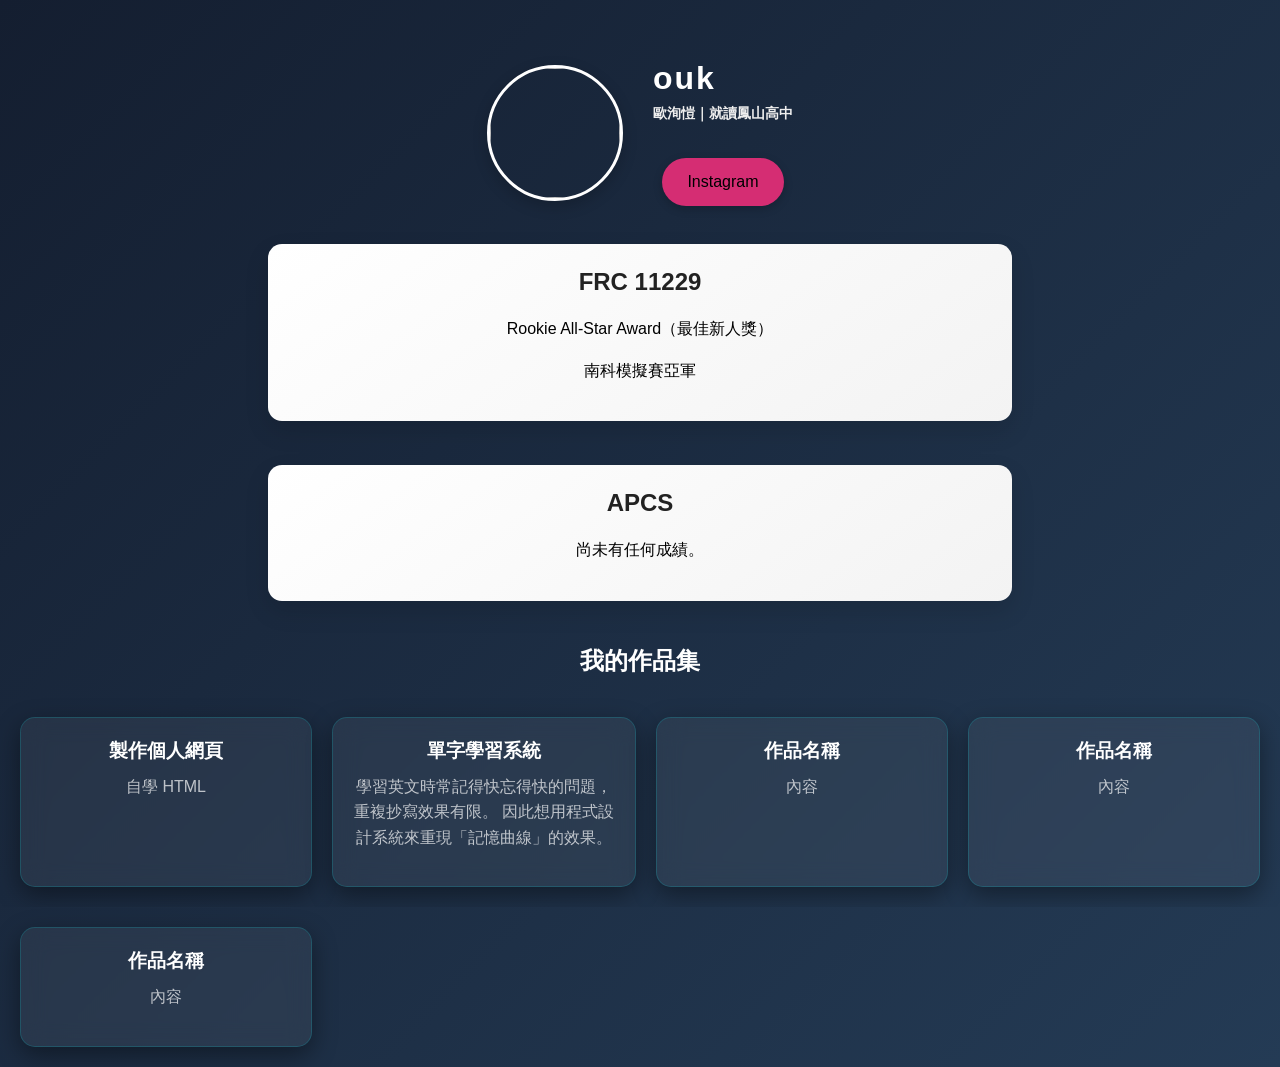
==== index.html @ 8e657a9b "Update index.html" ====
<!DOCTYPE html>
<html>
<head>
    <meta charset="UTF-8">
    <title>高中生自我介紹網站</title>
    <link rel="stylesheet" href="style.css">
</head>

<body class="main-page">

    <!-- 個人簡介 -->
    <div class="profile">
    <img src="https://cdn.phototourl.com/free/2026-04-19-3468dba0-cf90-4cda-9688-568486b70ede.jpg" class="avatar">

    <div class="info">
        <h1>ouk</h1>
        <h4 class="subtitle">歐洵愷｜就讀鳳山高中</h4>
        <a href="https://www.instagram.com/_kk.0706/" target="_blank" class="btn ig">Instagram</a>
    </div>



</div>

<br>
    <!-- 首頁卡片 -->
    <div class="section">

        <a href="frc.html" class="card">
            <h2>FRC 11229</h2>
            <p>Rookie All-Star Award（最佳新人獎）</p>
            <p>南科模擬賽亞軍</p>
            
        </a>

        <a href="apcs.html" class="card">
            <h2>APCS</h2>
            <p>尚未有任何成績。</p>
        </a>

    </div>

<br>




    
<div class="color-white">
    <h2>我的作品集</h2>
</div>

<div class="scroll-container">

    <a  class="scroll-card">
        <h3>製作個人網頁</h3>
        <p>自學 HTML</p>
    </a>

    <a  href="https://ouk82270-code.github.io/VocaMemory/admin.html" class="scroll-card">
        <h3>單字學習系統</h3>
        <p>學習英文時常記得快忘得快的問題，
            重複抄寫效果有限。
            因此想用程式設計系統來重現「記憶曲線」的效果。
</p>
    </a>

    <a  class="scroll-card">
        <h3>作品名稱</h3>
        <p>內容</p>
    </a>

    <a  class="scroll-card">
        <h3>作品名稱</h3>
        <p>內容</p>
    </a>
</div>

<div class="scroll-container">
    
    <a  class="scroll-card">
        <h3>作品名稱</h3>
        <p>內容</p>
    </a>
</div>

</body>
</html>
---- style.css ----
/* =========================
   全域
========================= */

body {
    font-family: Arial;
    text-align: center;
    margin: 0;
    min-height: 100vh;
    background: linear-gradient(135deg, #74ebd5, #acb6e5);
}

a {
    text-decoration: none;
}

h1 {
    letter-spacing: 2px;
}

h2 {
    margin-top: 2px;
    color: #222;
}

p {
    color: #ffffff;
    line-height: 1.6;
}

.placeholder {
    color: #bbb;
    font-style: italic;
}

/* =========================
   主頁（main-page）
========================= */

.main-page {
    background: linear-gradient(135deg, #141e30, #243b55);
    color: white;
}

.main-page h1 {
    text-align: left;
}

.main-page p {
    color: #000;
}

/* 個人簡介 */
.profile {
    display: flex;
    align-items: center;
    justify-content: center;
    gap: 30px;
    margin-top: 60px;
}

.avatar {
    width: 130px;
    height: 130px;
    border-radius: 50%;
    object-fit: cover;
    border: 3px solid white;
    box-shadow: 0 5px 15px rgba(0,0,0,0.2);
    transition: 0.2s;
}

.info h1 {
    margin: 0;
    font-size: 32px;
}

.subtitle {
    margin: 8px 0 15px;
    color: #eee;
    font-size: 14px;
}

/* 按鈕 */
.btn {
    display: inline-block;
    line-height: 1.5;
    margin-top: 20px;
    padding: 12px 25px;
    background: #00c6ff;
    color: black;
    border-radius: 30px;
    transition: 0.2s;
    box-shadow: 0 3px 10px rgba(0,0,0,0.2);
}

.btn:hover {
    transform: scale(1.05);
}

.back-btn {
    background-color: #555;
}

.back-btn:hover {
    background-color: #222;
}

.ig {
    background-color: #d52d73;
}

.ig:hover {
    background-color: #e1306c;
}

/* 首頁卡片 */
.card {
    display: inline-block;
    background: linear-gradient(145deg, #ffffff, #f3f3f3);
    color: #111;
    padding: 22px;
    margin: 20px;
    border-radius: 14px;
    width: 90%;
    max-width: 700px;
    box-shadow: 0 10px 25px rgba(0,0,0,0.12);
    transition: 0.25s ease;
    cursor: pointer;
    position: relative;
    overflow: hidden;
}

.card:hover {
    transform: translateY(-8px) scale(1.01);
    box-shadow: 0 15px 35px rgb(0, 0, 0);
}

.card::before {
    content: "";
    position: absolute;
    top: -50%;
    left: -50%;
    width: 200%;
    height: 200%;
    background: radial-gradient(circle, rgba(255,255,255,0.4), transparent 60%);
    transform: rotate(25deg);
    opacity: 0;
    transition: 0.3s;
}

.card:hover::before {
    opacity: 1;
}

/* =========================
   FRC（不動）
========================= */

.frc-page {
    background: linear-gradient(135deg, #0f2027, #203a43, #2c5364);
    color: white;
}

.frc-page .content-card {
    background: rgba(0,0,0,0.6);
    color: white;
}

.frc-page h2 {
    color: #00c6ff;
}

.frc-page .project-img {
    box-shadow: 0 0 25px rgba(0,255,255,0.3);
}

/* =========================
   APCS（已修正：去重複）
========================= */

.apcs-page {
    background: linear-gradient(135deg, #f5f7fa, #c3cfe2);
    color: black;
}

.apcs-page .content-card {
    background: white;
    color: black;
}

.apcs-page .project-img {
    box-shadow: 0 5px 15px rgba(0,0,0,0.1);
}

/* =========================
   共用頁面
========================= */

.page {
    text-align: center;
    margin-top: 60px;
}

.content-card {
    background: rgb(0, 0, 0);
    backdrop-filter: blur(10px);
    padding: 30px;
    margin: 20px auto;
    width: 90%;
    max-width: 750px;
    border-radius: 15px;
    text-align: left;
    box-shadow: 0 8px 25px rgba(0,0,0,0.2);
    transition: 0.2s;
}

.content-card:hover {
    transform: translateY(-5px);
}

.project-img {
    width: 320px;
    border-radius: 15px;
    margin: 20px 0;
    box-shadow: 0 0 25px rgba(0,0,0,0.2);
}

/* =========================
   成就區
========================= */

.achievement-section {
    margin-top: 30px;
}

.achievement-card {
    background: rgb(0, 0, 0);
    backdrop-filter: blur(10px);
    padding: 30px;
    margin: 20px auto;
    width: 90%;
    max-width: 750px;
    border-radius: 15px;
    text-align: left;
    box-shadow: 0 8px 25px rgba(0,0,0,0.2);
    transition: 0.2s;
}

.achievement-item {
    display: flex;
    flex-direction: row;
    align-items: center;
    justify-content: space-between;
    gap: 25px;
    background: rgba(255,255,255,0.08);
    backdrop-filter: blur(10px);
    padding: 30px;
    margin: 20px auto;
    width: 90%;
    max-width: 750px;
    border-radius: 15px;
    box-shadow: 0 8px 25px rgba(0,0,0,0.2);
    transition: 0.2s;
}

.achievement-item:hover {
    transform: translateY(-5px);
}

.achievement-text {
    flex: 1;
    text-align: left;
}

.achievement-img {
    width: 180px;
    height: 120px;
    object-fit: cover;
    border-radius: 12px;
    box-shadow: 0 8px 20px rgba(0,0,0,0.25);
}

/* =========================
   scroll區
========================= */

.scroll-container {
    display: flex;
    gap: 20px;
    overflow-x: auto;
    padding: 20px;
    scroll-snap-type: x mandatory;
    -webkit-overflow-scrolling: touch;
}

.scroll-container::-webkit-scrollbar {
    display: none;
}

.scroll-card {
    min-width: 250px;
    background: rgba(255, 255, 255, 0.06);
    backdrop-filter: blur(12px);
    padding: 20px;
    border-radius: 15px;
    color: white;
    border: 1px solid rgba(0, 255, 255, 0.15);
    box-shadow: 0 8px 25px rgba(0,0,0,0.4);
    transition: 0.25s;
    scroll-snap-align: start;
}

.scroll-card:hover {
    transform: scale(1.05);
    border: 1px solid rgba(0, 255, 255, 0.5);
    box-shadow: 0 0 25px rgba(0, 255, 255, 0.25);
}

.scroll-card h3 {
    margin: 0;
    color: #ffffff;
}

.scroll-card p {
    margin-top: 10px;
    color: rgba(255,255,255,0.7);
}

.color-white h2 {
    color: white;
}
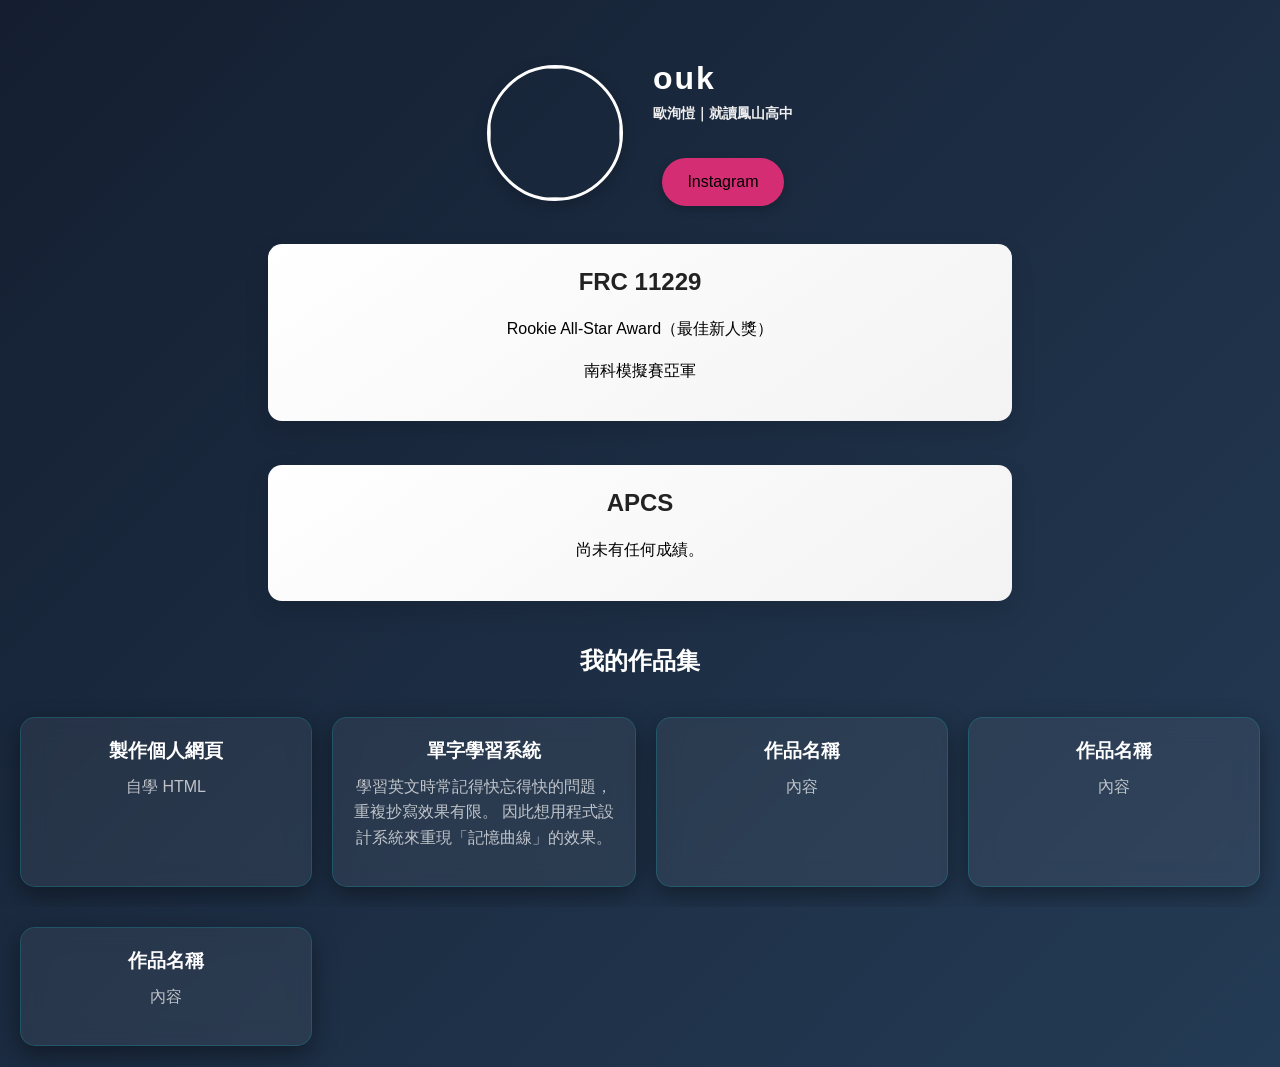
==== commit cc28ee0f: "Update index.html" ====
--- a/index.html
+++ b/index.html
@@ -57,7 +57,7 @@
         <p>自學 HTML</p>
     </a>
 
-    <a  href="https://ouk82270-code.github.io/VocaMemory/admin.html" class="scroll-card">
+    <a  href="https://ouk82270-code.github.io/VocaMemory/admin.html" target="_blank" class="scroll-card">
         <h3>單字學習系統</h3>
         <p>學習英文時常記得快忘得快的問題，
             重複抄寫效果有限。
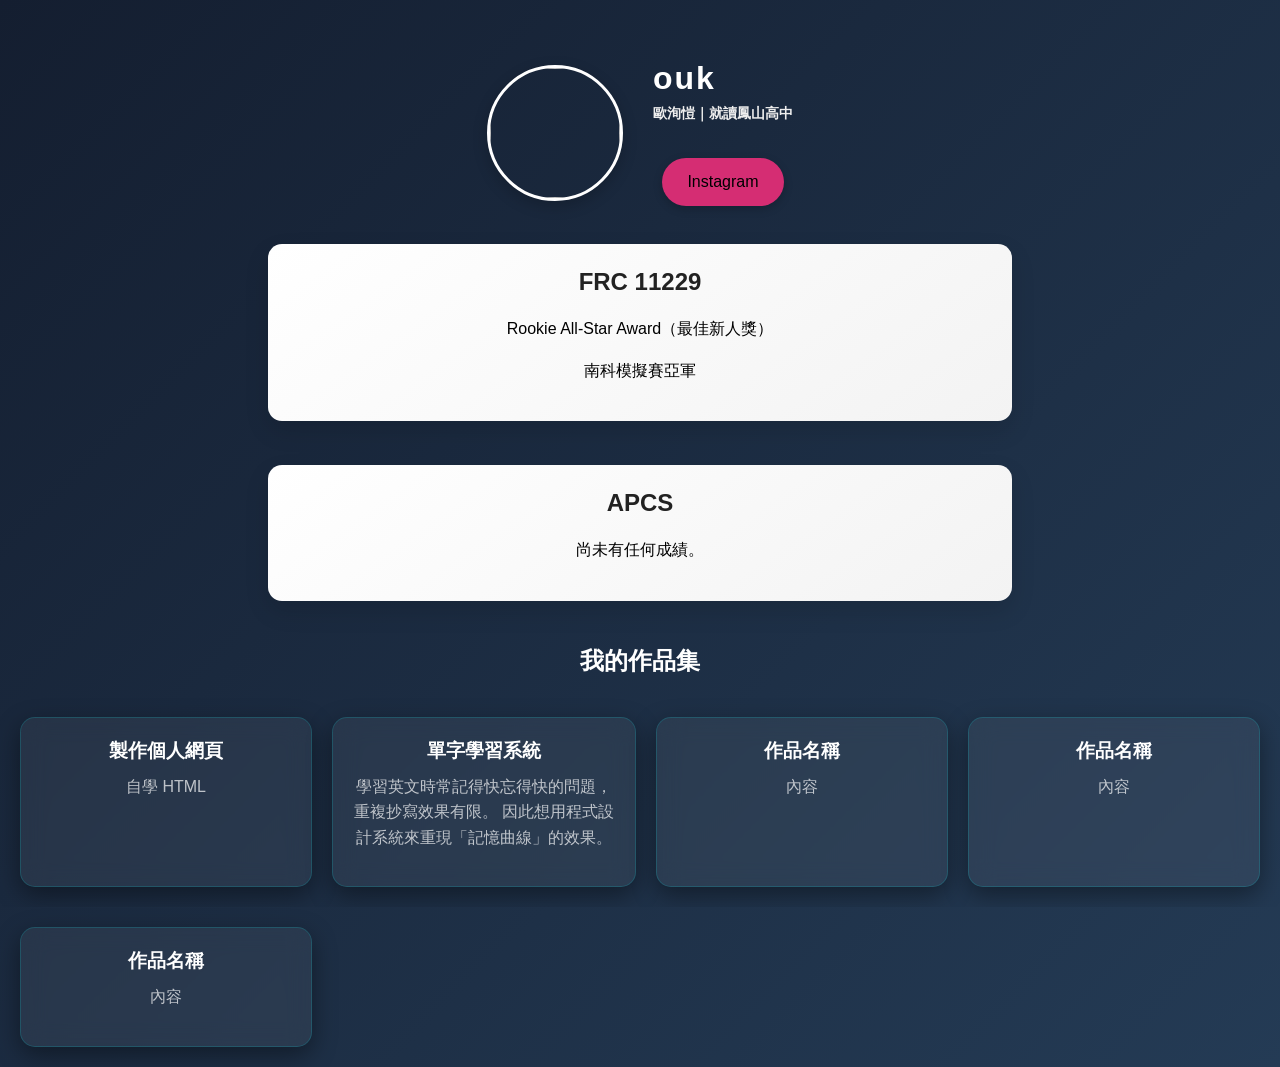
==== commit 978bd8ac: "更新 index.html 移除連結" ====
--- a/index.html
+++ b/index.html
@@ -57,7 +57,7 @@
         <p>自學 HTML</p>
     </a>
 
-    <a  href="https://ouk82270-code.github.io/VocaMemory/admin.html" target="_blank" class="scroll-card">
+    <a target="_blank" class="scroll-card">
         <h3>單字學習系統</h3>
         <p>學習英文時常記得快忘得快的問題，
             重複抄寫效果有限。
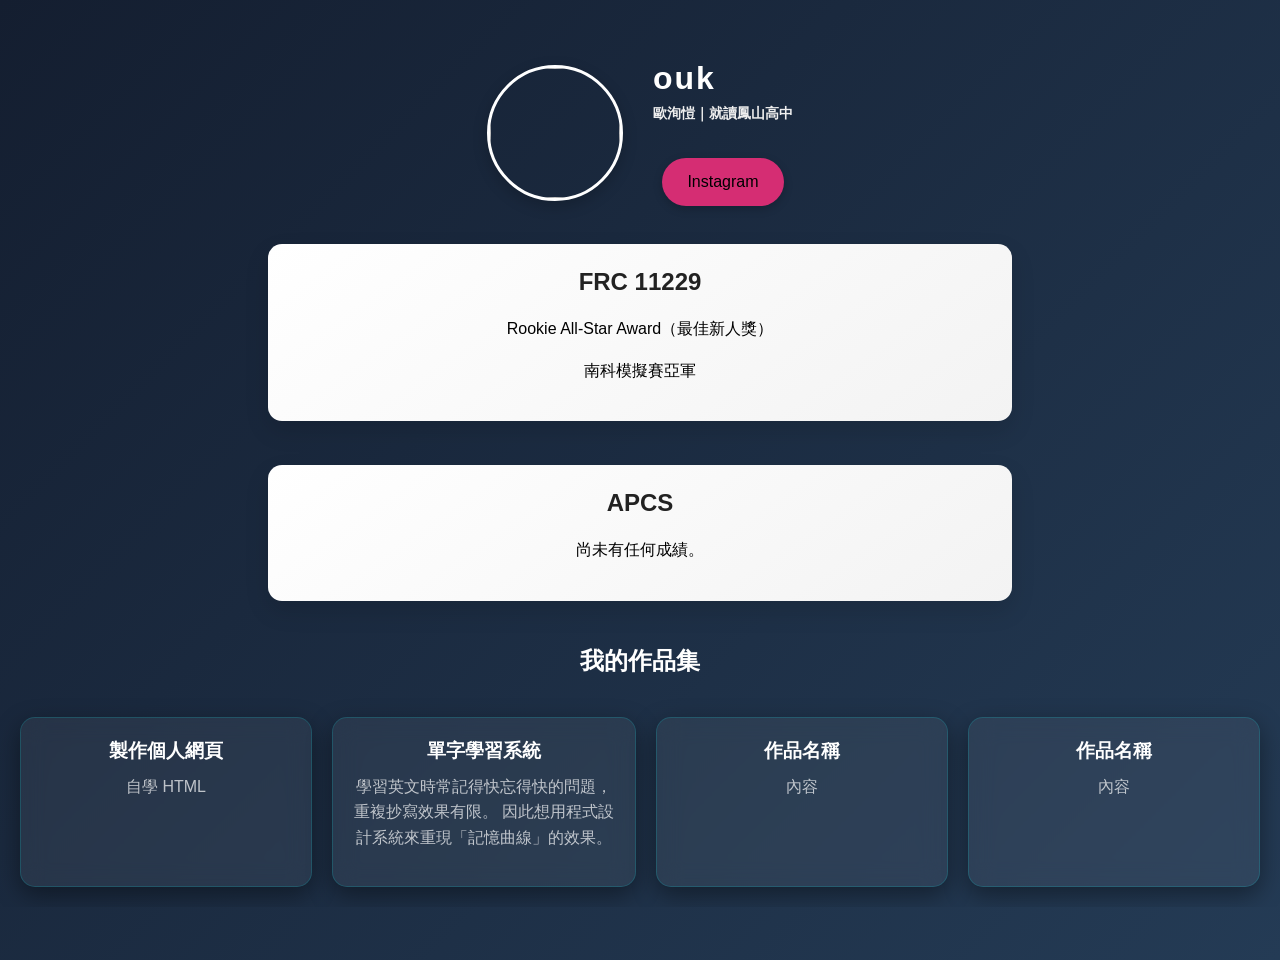
==== commit c99ee1a8: "Update index.html" ====
--- a/index.html
+++ b/index.html
@@ -76,13 +76,5 @@
     </a>
 </div>
 
-<div class="scroll-container">
-    
-    <a  class="scroll-card">
-        <h3>作品名稱</h3>
-        <p>內容</p>
-    </a>
-</div>
-
 </body>
 </html>
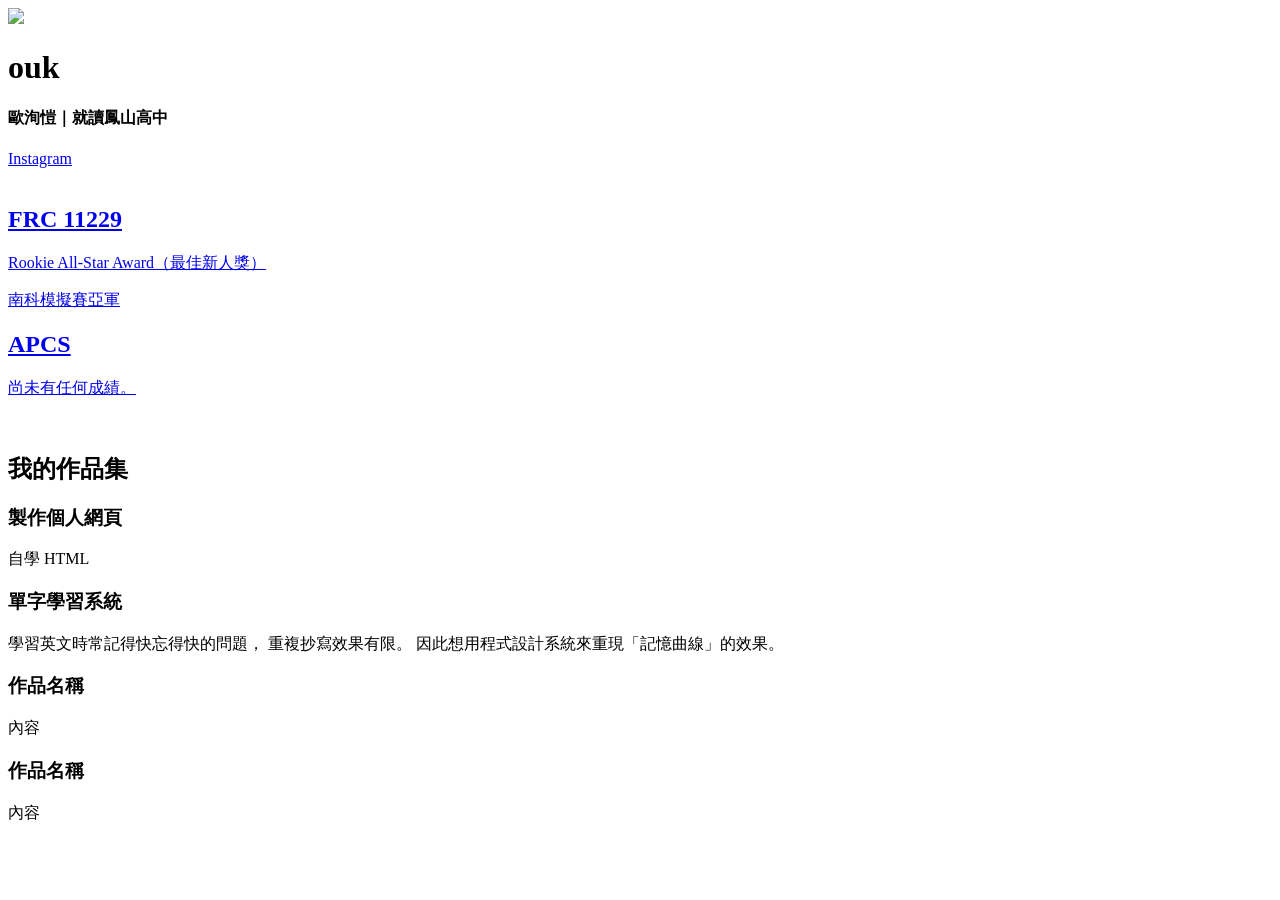
==== commit a8c3c2c5: "Update index.html" ====
--- a/index.html
+++ b/index.html
@@ -3,7 +3,7 @@
 <head>
     <meta charset="UTF-8">
     <title>高中生自我介紹網站</title>
-    <link rel="stylesheet" href="style.css">
+    <link rel="stylesheet" href="main.css">
 </head>
 
 <body class="main-page">
@@ -62,7 +62,7 @@
         <p>學習英文時常記得快忘得快的問題，
             重複抄寫效果有限。
             因此想用程式設計系統來重現「記憶曲線」的效果。
-</p>
+        </p>
     </a>
 
     <a  class="scroll-card">
@@ -76,5 +76,6 @@
     </a>
 </div>
 
+<script src="site.js"></script>
 </body>
 </html>
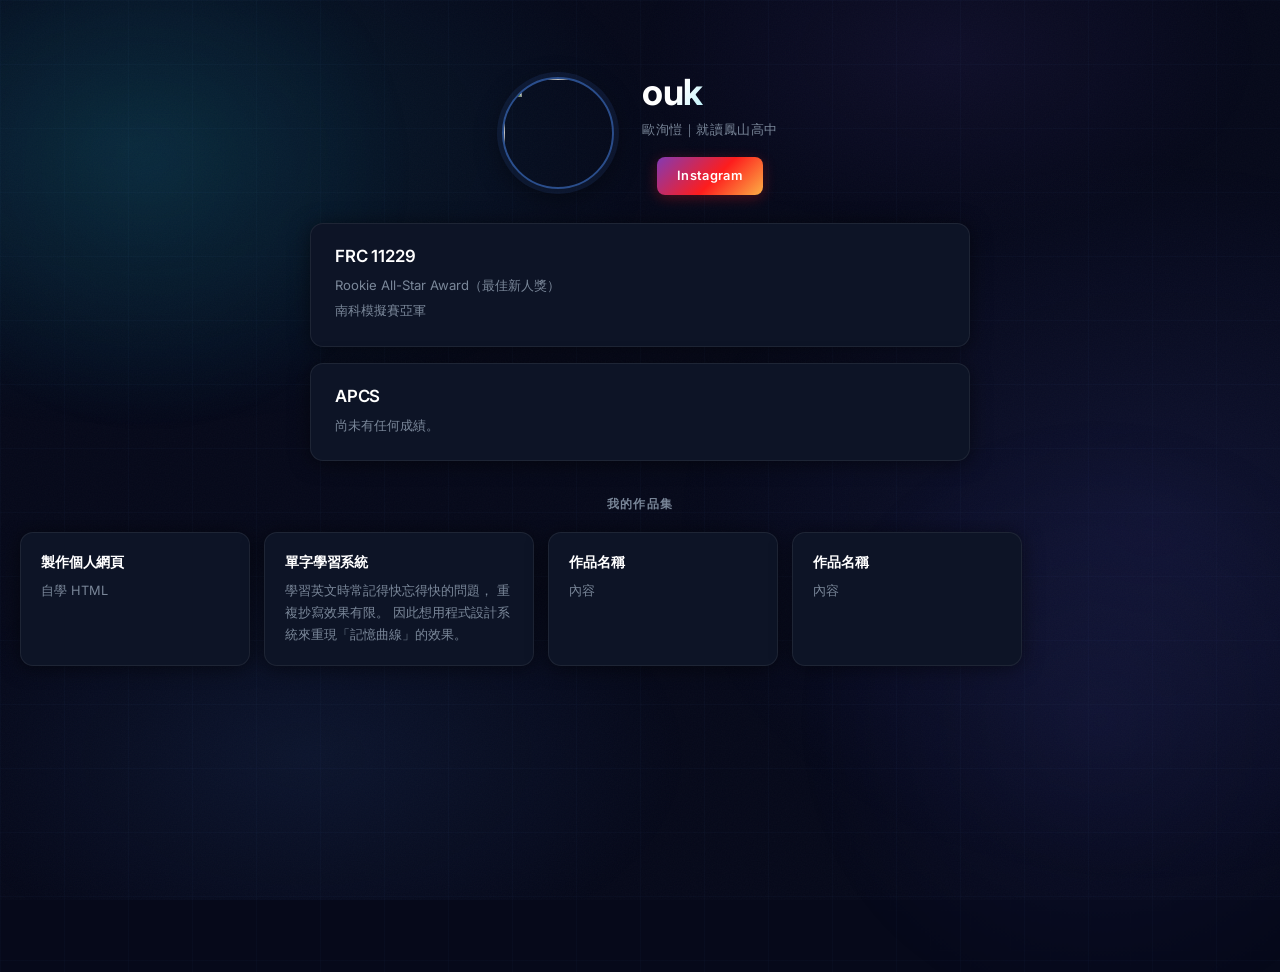
==== commit 1b1dddda: "Update index.html" ====
--- a/index.html
+++ b/index.html
@@ -3,7 +3,7 @@
 <head>
     <meta charset="UTF-8">
     <title>高中生自我介紹網站</title>
-    <link rel="stylesheet" href="main.css">
+    <link rel="stylesheet" href="index.css">
 </head>
 
 <body class="main-page">
--- a/index.css
+++ b/index.css
@@ -0,0 +1,454 @@
+/* ============================================================
+   main.css — Homepage
+   Design system: Inter + system-ui, deep navy HUD, indigo/cyan accent
+============================================================ */
+
+@import url('https://fonts.googleapis.com/css2?family=Inter:wght@300;400;500;600;700&display=swap');
+
+/* ---------- Tokens ---------- */
+:root {
+  --bg:            #06091a;
+  --bg-card:       #0d1426;
+  --bg-card-hover: #111e35;
+  --border:        rgba(255,255,255,0.07);
+  --border-hover:  rgba(79,142,247,0.4);
+  --accent:        #4f8ef7;
+  --accent-dim:    rgba(79,142,247,0.15);
+  --cyan:          #22d3ee;
+  --purple:        #8b5cf6;
+  --text-primary:  #edf1f9;
+  --text-sub:      #7a8799;
+  --text-muted:    #3d4a5c;
+  --white:         #ffffff;
+  --shadow-card:   0 2px 20px rgba(0,0,0,0.5);
+  --shadow-hover:  0 8px 36px rgba(79,142,247,0.16), 0 2px 8px rgba(0,0,0,0.4);
+  --r:             13px;
+  --r-sm:          8px;
+  --ease:          cubic-bezier(0.4,0,0.2,1);
+  --ease-out:      cubic-bezier(0.22,1,0.36,1);
+  --t:             0.22s;
+}
+
+/* ---------- Keyframes ---------- */
+@keyframes floatA {
+  0%,100% { transform: translate(0,0) scale(1); }
+  33%      { transform: translate(44px,-28px) scale(1.07); }
+  66%      { transform: translate(-22px,18px) scale(0.95); }
+}
+@keyframes floatB {
+  0%,100% { transform: translate(0,0) scale(1); }
+  40%      { transform: translate(-38px,22px) scale(1.05); }
+  75%      { transform: translate(28px,-18px) scale(0.97); }
+}
+@keyframes srReveal {
+  from { opacity: 0; transform: translateY(20px); }
+  to   { opacity: 1; transform: translateY(0); }
+}
+@keyframes shimmer {
+  from { transform: translateX(-100%) skewX(-12deg); }
+  to   { transform: translateX(220%) skewX(-12deg); }
+}
+
+/* ---------- Reset ---------- */
+*, *::before, *::after { box-sizing: border-box; }
+
+/* ---------- Background: 4-layer system ---------- */
+
+/* L1: base + HUD grid */
+body {
+  font-family: 'Inter', system-ui, -apple-system, sans-serif;
+  text-align: center;
+  margin: 0;
+  min-height: 100vh;
+  background-color: var(--bg);
+  background-image:
+    linear-gradient(rgba(79,142,247,0.028) 1px, transparent 1px),
+    linear-gradient(90deg, rgba(79,142,247,0.028) 1px, transparent 1px);
+  background-size: 64px 64px;
+  color: var(--text-primary);
+  -webkit-font-smoothing: antialiased;
+  position: relative;
+  isolation: isolate;
+  overflow-x: hidden;
+}
+
+/* L2: asymmetric glow blobs */
+body::before {
+  content: "";
+  position: fixed;
+  inset: 0;
+  z-index: -2;
+  pointer-events: none;
+  background:
+    radial-gradient(ellipse 58% 44% at 10% 16%,  rgba(34,211,238,0.11) 0%, transparent 72%),
+    radial-gradient(ellipse 52% 56% at 90% 58%,  rgba(99,102,241,0.10) 0%, transparent 72%),
+    radial-gradient(ellipse 44% 36% at 24% 84%,  rgba(79,142,247,0.09) 0%, transparent 68%),
+    radial-gradient(ellipse 36% 30% at 74% 6%,   rgba(139,92,246,0.07) 0%, transparent 68%);
+}
+
+/* L3: grain texture */
+body::after {
+  content: "";
+  position: fixed;
+  inset: 0;
+  z-index: -1;
+  pointer-events: none;
+  opacity: 0.03;
+  background-image: url("data:image/svg+xml,%3Csvg xmlns='http://www.w3.org/2000/svg' width='200' height='200'%3E%3Cfilter id='n'%3E%3CfeTurbulence type='fractalNoise' baseFrequency='0.75' numOctaves='4' stitchTiles='stitch'/%3E%3C/filter%3E%3Crect width='200' height='200' filter='url(%23n)'/%3E%3C/svg%3E");
+  background-size: 200px 200px;
+}
+
+/* L4: animated floating orbs (on html) */
+html::before {
+  content: "";
+  position: fixed;
+  width: 540px; height: 540px;
+  top: -100px; left: -120px;
+  z-index: -3;
+  pointer-events: none;
+  border-radius: 50%;
+  background: radial-gradient(circle, rgba(34,211,238,0.07) 0%, transparent 70%);
+  animation: floatA 20s var(--ease) infinite;
+  will-change: transform;
+}
+html::after {
+  content: "";
+  position: fixed;
+  width: 620px; height: 620px;
+  bottom: -130px; right: -130px;
+  z-index: -3;
+  pointer-events: none;
+  border-radius: 50%;
+  background: radial-gradient(circle, rgba(99,102,241,0.08) 0%, transparent 70%);
+  animation: floatB 26s var(--ease) infinite;
+  will-change: transform;
+}
+@media (prefers-reduced-motion: reduce) {
+  html::before, html::after { animation: none; }
+}
+
+/* ---------- Typography system ---------- */
+h1 {
+  font-size: clamp(1.75rem, 4vw, 2.25rem);
+  font-weight: 700;
+  letter-spacing: -0.02em;
+  line-height: 1.15;
+  color: var(--white);
+  margin: 0 0 0.25em;
+}
+h2 {
+  font-size: 0.8rem;
+  font-weight: 600;
+  letter-spacing: 0.08em;
+  text-transform: uppercase;
+  color: var(--text-sub);
+  margin: 0 0 0.5em;
+}
+h3 {
+  font-size: 1rem;
+  font-weight: 600;
+  letter-spacing: -0.01em;
+  color: var(--white);
+  margin: 0 0 0.3em;
+}
+p {
+  font-size: 0.9rem;
+  line-height: 1.75;
+  color: var(--text-sub);
+  margin: 0.25em 0;
+}
+a { text-decoration: none; }
+
+.placeholder {
+  color: var(--text-muted);
+  font-style: italic;
+  font-size: 0.85rem;
+}
+
+/* ---------- Scroll Reveal ---------- */
+.sr-hidden { opacity: 0; transform: translateY(20px); }
+.sr-visible {
+  animation: srReveal 0.6s var(--ease-out) both;
+  animation-delay: calc(var(--sr-i, 0) * 0.075s);
+}
+
+/* ---------- Lightbox ---------- */
+#lb-overlay {
+  position: fixed;
+  inset: 0;
+  z-index: 9999;
+  background: rgba(4,7,18,0.88);
+  backdrop-filter: blur(16px);
+  -webkit-backdrop-filter: blur(16px);
+  display: flex;
+  align-items: center;
+  justify-content: center;
+  opacity: 0;
+  pointer-events: none;
+  transition: opacity 0.28s var(--ease);
+}
+#lb-overlay.lb-active { opacity: 1; pointer-events: all; }
+#lb-inner {
+  position: relative;
+  max-width: min(90vw, 900px);
+  max-height: 90vh;
+}
+#lb-img {
+  display: block;
+  max-width: 100%;
+  max-height: 88vh;
+  border-radius: 12px;
+  box-shadow: 0 24px 80px rgba(0,0,0,0.7), 0 0 0 1px rgba(255,255,255,0.07);
+  transform: scale(0.9);
+  transition: transform 0.32s cubic-bezier(0.34,1.3,0.64,1);
+  cursor: default;
+}
+#lb-overlay.lb-active #lb-img { transform: scale(1); }
+#lb-close {
+  position: absolute;
+  top: -14px; right: -14px;
+  width: 34px; height: 34px;
+  border-radius: 50%;
+  border: 1px solid rgba(255,255,255,0.14);
+  background: rgba(13,20,38,0.92);
+  color: rgba(255,255,255,0.65);
+  font-size: 14px;
+  cursor: pointer;
+  display: flex;
+  align-items: center;
+  justify-content: center;
+  transition: background var(--t), color var(--t);
+  line-height: 1;
+}
+#lb-close:hover { background: rgba(79,142,247,0.28); color: var(--white); }
+
+/* ---------- main-page overrides ---------- */
+.main-page {
+  background-color: var(--bg);
+}
+
+/* Profile */
+.profile {
+  display: flex;
+  align-items: center;
+  justify-content: center;
+  gap: 28px;
+  margin-top: 72px;
+  padding: 0 24px;
+}
+.avatar {
+  width: 112px;
+  height: 112px;
+  border-radius: 50%;
+  object-fit: cover;
+  border: 2px solid rgba(79,142,247,0.5);
+  box-shadow:
+    0 0 0 5px rgba(79,142,247,0.1),
+    0 8px 28px rgba(0,0,0,0.45);
+  transition: box-shadow var(--t), border-color var(--t);
+}
+.avatar:hover {
+  border-color: var(--cyan);
+  box-shadow:
+    0 0 0 6px rgba(34,211,238,0.15),
+    0 12px 36px rgba(0,0,0,0.55);
+}
+.info h1 {
+  text-align: left;
+  background: linear-gradient(118deg, var(--white) 30%, var(--cyan) 100%);
+  -webkit-background-clip: text;
+  -webkit-text-fill-color: transparent;
+  background-clip: text;
+}
+.subtitle {
+  display: block;
+  font-size: 0.8rem;
+  font-weight: 400;
+  letter-spacing: 0.04em;
+  color: var(--text-sub);
+  margin: 6px 0 18px;
+  text-align: left;
+}
+
+/* Buttons */
+.btn {
+  display: inline-block;
+  padding: 9px 20px;
+  border-radius: 8px;
+  font-family: inherit;
+  font-size: 0.8rem;
+  font-weight: 600;
+  letter-spacing: 0.03em;
+  line-height: 1.5;
+  cursor: pointer;
+  border: none;
+  transition: transform var(--t) var(--ease), box-shadow var(--t) var(--ease), background var(--t);
+}
+.btn:hover { transform: translateY(-2px); }
+
+.ig {
+  background: linear-gradient(135deg, #833ab4 0%, #fd1d1d 55%, #fcb045 100%);
+  color: var(--white);
+  box-shadow: 0 3px 14px rgba(253,29,29,0.28);
+}
+.ig:hover { box-shadow: 0 6px 22px rgba(253,29,29,0.42); }
+
+.back-btn {
+  background: rgba(255,255,255,0.06);
+  color: var(--text-primary);
+  border: 1px solid var(--border);
+  box-shadow: none;
+  margin-top: 12px;
+}
+.back-btn:hover {
+  background: rgba(255,255,255,0.1);
+  border-color: rgba(255,255,255,0.15);
+  transform: translateY(-2px);
+  box-shadow: none;
+}
+
+/* Section */
+.section {
+  display: flex;
+  flex-direction: column;
+  align-items: center;
+  padding: 0 16px;
+}
+
+/* Homepage cards */
+.card {
+  display: block;
+  background: var(--bg-card);
+  color: var(--text-primary);
+  padding: 22px 24px;
+  margin: 8px auto;
+  border-radius: var(--r);
+  width: 90%;
+  max-width: 660px;
+  border: 1px solid var(--border);
+  box-shadow: var(--shadow-card);
+  transition:
+    transform var(--t) var(--ease),
+    box-shadow var(--t) var(--ease),
+    border-color var(--t),
+    background var(--t);
+  cursor: pointer;
+  position: relative;
+  overflow: hidden;
+  text-align: left;
+}
+.card h2 {
+  font-size: 1.05rem;
+  font-weight: 600;
+  letter-spacing: -0.01em;
+  text-transform: none;
+  color: var(--white);
+  margin: 0 0 8px;
+}
+.card p {
+  font-size: 0.82rem;
+  color: var(--text-sub);
+  margin: 2px 0;
+}
+.card:hover {
+  transform: translateY(-4px);
+  background: var(--bg-card-hover);
+  border-color: var(--border-hover);
+  box-shadow: var(--shadow-hover);
+}
+
+/* Shimmer sweep on hover */
+.card::after {
+  content: "";
+  position: absolute;
+  inset: 0;
+  background: linear-gradient(
+    105deg,
+    transparent 35%,
+    rgba(255,255,255,0.055) 50%,
+    transparent 65%
+  );
+  transform: translateX(-100%) skewX(-12deg);
+  transition: none;
+}
+.card:hover::after {
+  animation: shimmer 0.55s var(--ease-out) forwards;
+}
+
+/* Accent left bar */
+.card::before {
+  content: "";
+  position: absolute;
+  left: 0; top: 0;
+  width: 2px; height: 100%;
+  background: linear-gradient(180deg, var(--accent), var(--cyan));
+  opacity: 0;
+  transition: opacity var(--t);
+  border-radius: 2px 0 0 2px;
+}
+.card:hover::before { opacity: 1; }
+
+/* Scroll cards */
+.color-white { padding: 8px 0 2px; }
+.color-white h2 {
+  color: var(--text-sub);
+  font-size: 0.72rem;
+  letter-spacing: 0.1em;
+}
+
+.scroll-container {
+  display: flex;
+  gap: 14px;
+  overflow-x: auto;
+  padding: 12px 20px 24px;
+  scroll-snap-type: x mandatory;
+  -webkit-overflow-scrolling: touch;
+}
+.scroll-container::-webkit-scrollbar { display: none; }
+
+.scroll-card {
+  min-width: 230px;
+  max-width: 270px;
+  background: var(--bg-card);
+  padding: 20px;
+  border-radius: var(--r);
+  color: var(--text-primary);
+  border: 1px solid var(--border);
+  box-shadow: var(--shadow-card);
+  transition:
+    transform var(--t) var(--ease),
+    border-color var(--t),
+    box-shadow var(--t);
+  scroll-snap-align: start;
+  text-align: left;
+  flex-shrink: 0;
+  position: relative;
+  overflow: hidden;
+}
+.scroll-card::before {
+  content: "";
+  position: absolute;
+  left: 0; top: 0;
+  width: 2px; height: 100%;
+  background: linear-gradient(180deg, var(--accent), var(--cyan));
+  opacity: 0;
+  transition: opacity var(--t);
+}
+.scroll-card:hover::before { opacity: 1; }
+.scroll-card:hover {
+  transform: translateY(-3px);
+  border-color: var(--border-hover);
+  box-shadow: var(--shadow-hover);
+}
+.scroll-card h3 {
+  font-size: 0.9rem;
+  font-weight: 600;
+  color: var(--white);
+  margin: 0 0 8px;
+}
+.scroll-card p {
+  font-size: 0.8rem;
+  color: var(--text-sub);
+  line-height: 1.7;
+  margin: 0;
+}
